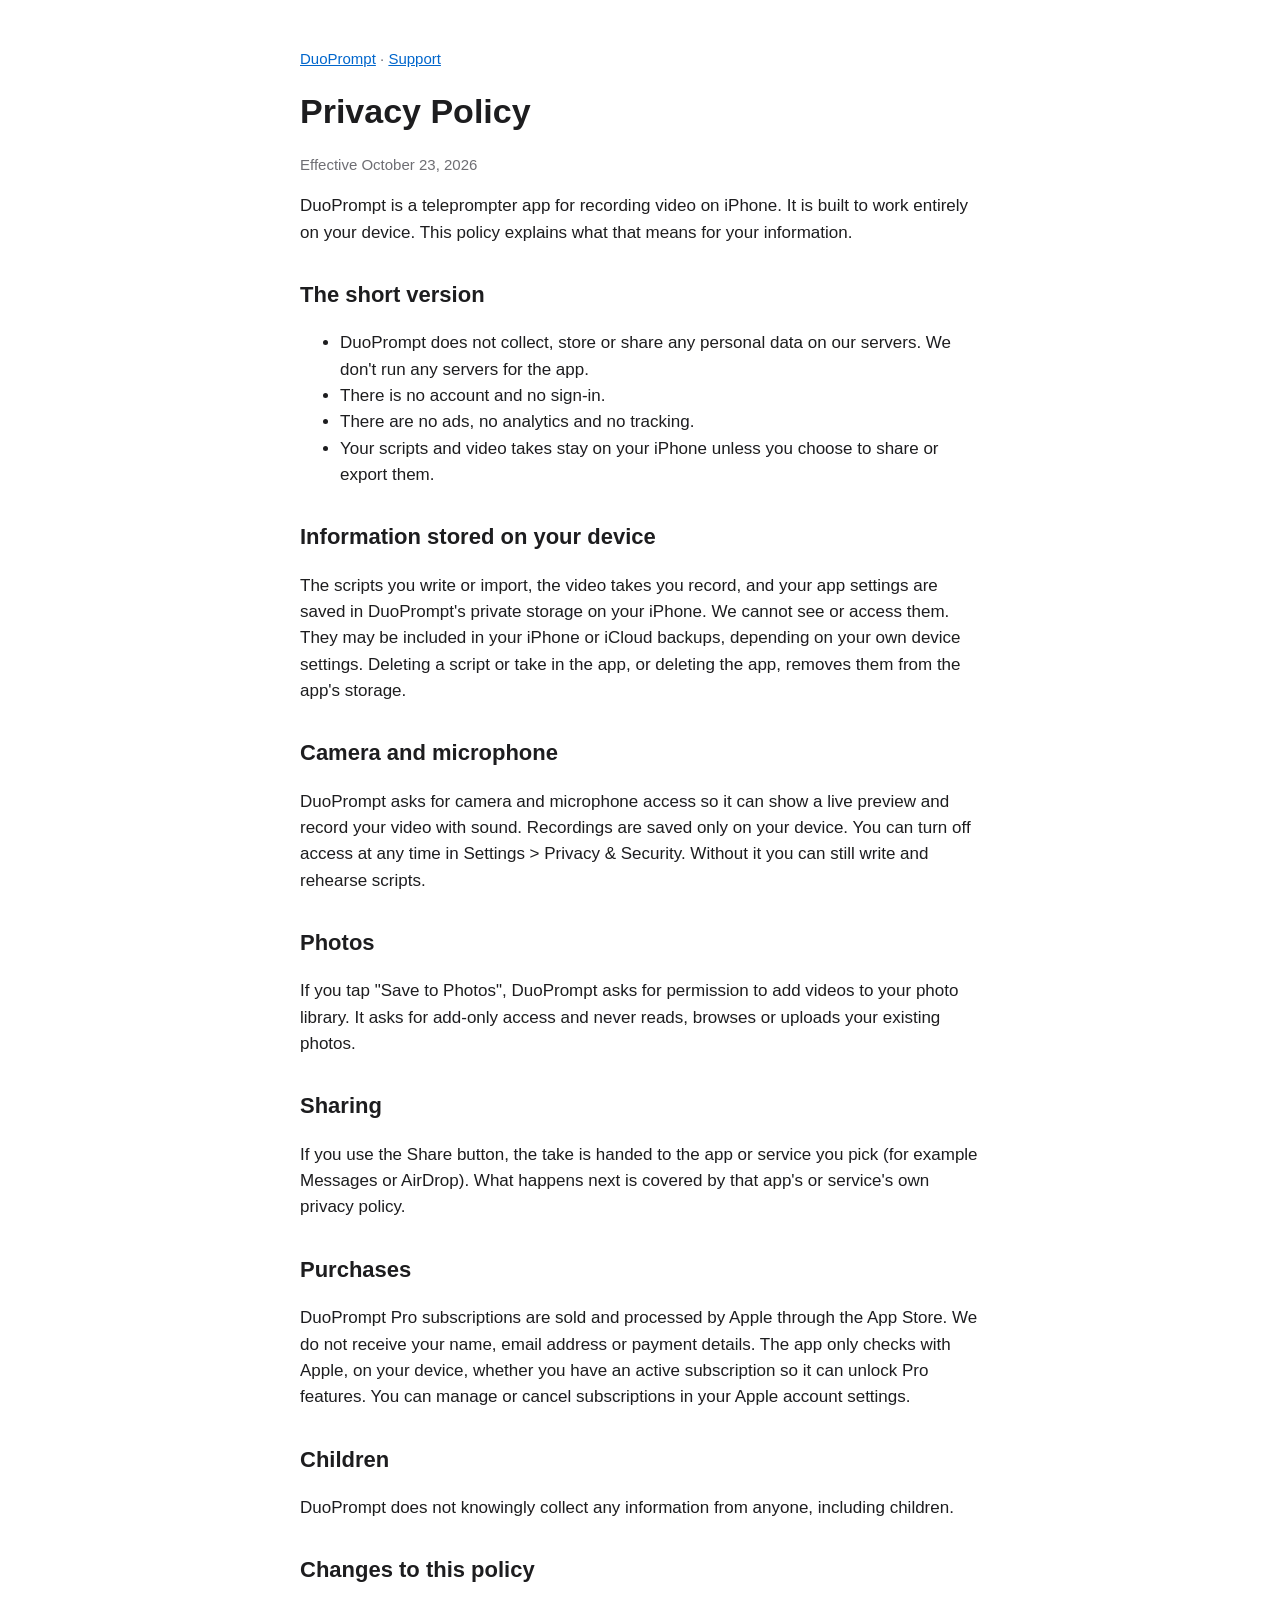
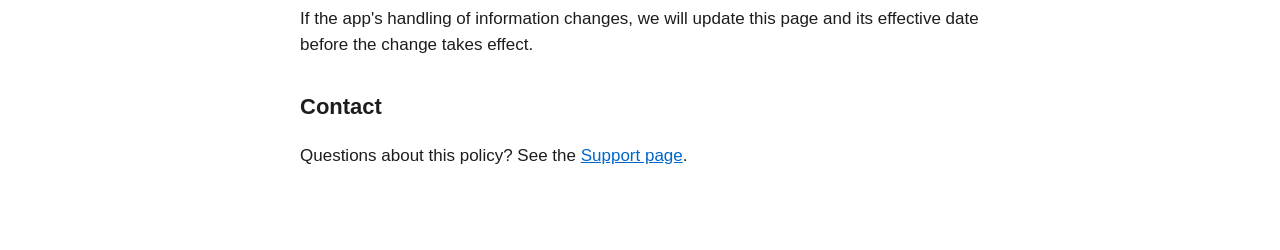
==== privacy.html @ 7fdc3fdc "DuoPrompt privacy policy and support pages Co-Authored-By: Claude Opus 5.5 (1M context) <noreply@ant" ====
<!doctype html>
<html lang="en">
<head>
<meta charset="utf-8">
<meta name="viewport" content="width=device-width, initial-scale=1">
<title>DuoPrompt Privacy Policy</title>
<link rel="stylesheet" href="style.css">
</head>
<body>
<main>
<p class="nav"><a href="./">DuoPrompt</a> · <a href="support.html">Support</a></p>
<h1>Privacy Policy</h1>
<p class="meta">Effective October 23, 2026</p>

<p>DuoPrompt is a teleprompter app for recording video on iPhone. It is built to work entirely on your device. This policy explains what that means for your information.</p>

<h2>The short version</h2>
<ul>
  <li>DuoPrompt does not collect, store or share any personal data on our servers. We don't run any servers for the app.</li>
  <li>There is no account and no sign-in.</li>
  <li>There are no ads, no analytics and no tracking.</li>
  <li>Your scripts and video takes stay on your iPhone unless you choose to share or export them.</li>
</ul>

<h2>Information stored on your device</h2>
<p>The scripts you write or import, the video takes you record, and your app settings are saved in DuoPrompt's private storage on your iPhone. We cannot see or access them. They may be included in your iPhone or iCloud backups, depending on your own device settings. Deleting a script or take in the app, or deleting the app, removes them from the app's storage.</p>

<h2>Camera and microphone</h2>
<p>DuoPrompt asks for camera and microphone access so it can show a live preview and record your video with sound. Recordings are saved only on your device. You can turn off access at any time in Settings &gt; Privacy &amp; Security. Without it you can still write and rehearse scripts.</p>

<h2>Photos</h2>
<p>If you tap "Save to Photos", DuoPrompt asks for permission to add videos to your photo library. It asks for add-only access and never reads, browses or uploads your existing photos.</p>

<h2>Sharing</h2>
<p>If you use the Share button, the take is handed to the app or service you pick (for example Messages or AirDrop). What happens next is covered by that app's or service's own privacy policy.</p>

<h2>Purchases</h2>
<p>DuoPrompt Pro subscriptions are sold and processed by Apple through the App Store. We do not receive your name, email address or payment details. The app only checks with Apple, on your device, whether you have an active subscription so it can unlock Pro features. You can manage or cancel subscriptions in your Apple account settings.</p>

<h2>Children</h2>
<p>DuoPrompt does not knowingly collect any information from anyone, including children.</p>

<h2>Changes to this policy</h2>
<p>If the app's handling of information changes, we will update this page and its effective date before the change takes effect.</p>

<h2>Contact</h2>
<p>Questions about this policy? See the <a href="support.html">Support page</a>.</p>
</main>
</body>
</html>
---- style.css ----
:root { --bg: #ffffff; --fg: #1d1d1f; --muted: #6e6e73; --link: #0066cc; }
@media (prefers-color-scheme: dark) {
  :root { --bg: #000000; --fg: #f5f5f7; --muted: #a1a1a6; --link: #2997ff; }
}
body { margin: 0; background: var(--bg); color: var(--fg);
  font: 17px/1.55 -apple-system, BlinkMacSystemFont, "Helvetica Neue", Arial, sans-serif; }
main { max-width: 680px; margin: 0 auto; padding: 32px 16px 64px; }
h1 { font-size: 34px; margin: 8px 0 4px; }
h2 { font-size: 22px; margin-top: 32px; }
h3 { font-size: 18px; margin: 24px 0 4px; }
a { color: var(--link); }
.meta, .nav { color: var(--muted); font-size: 15px; }
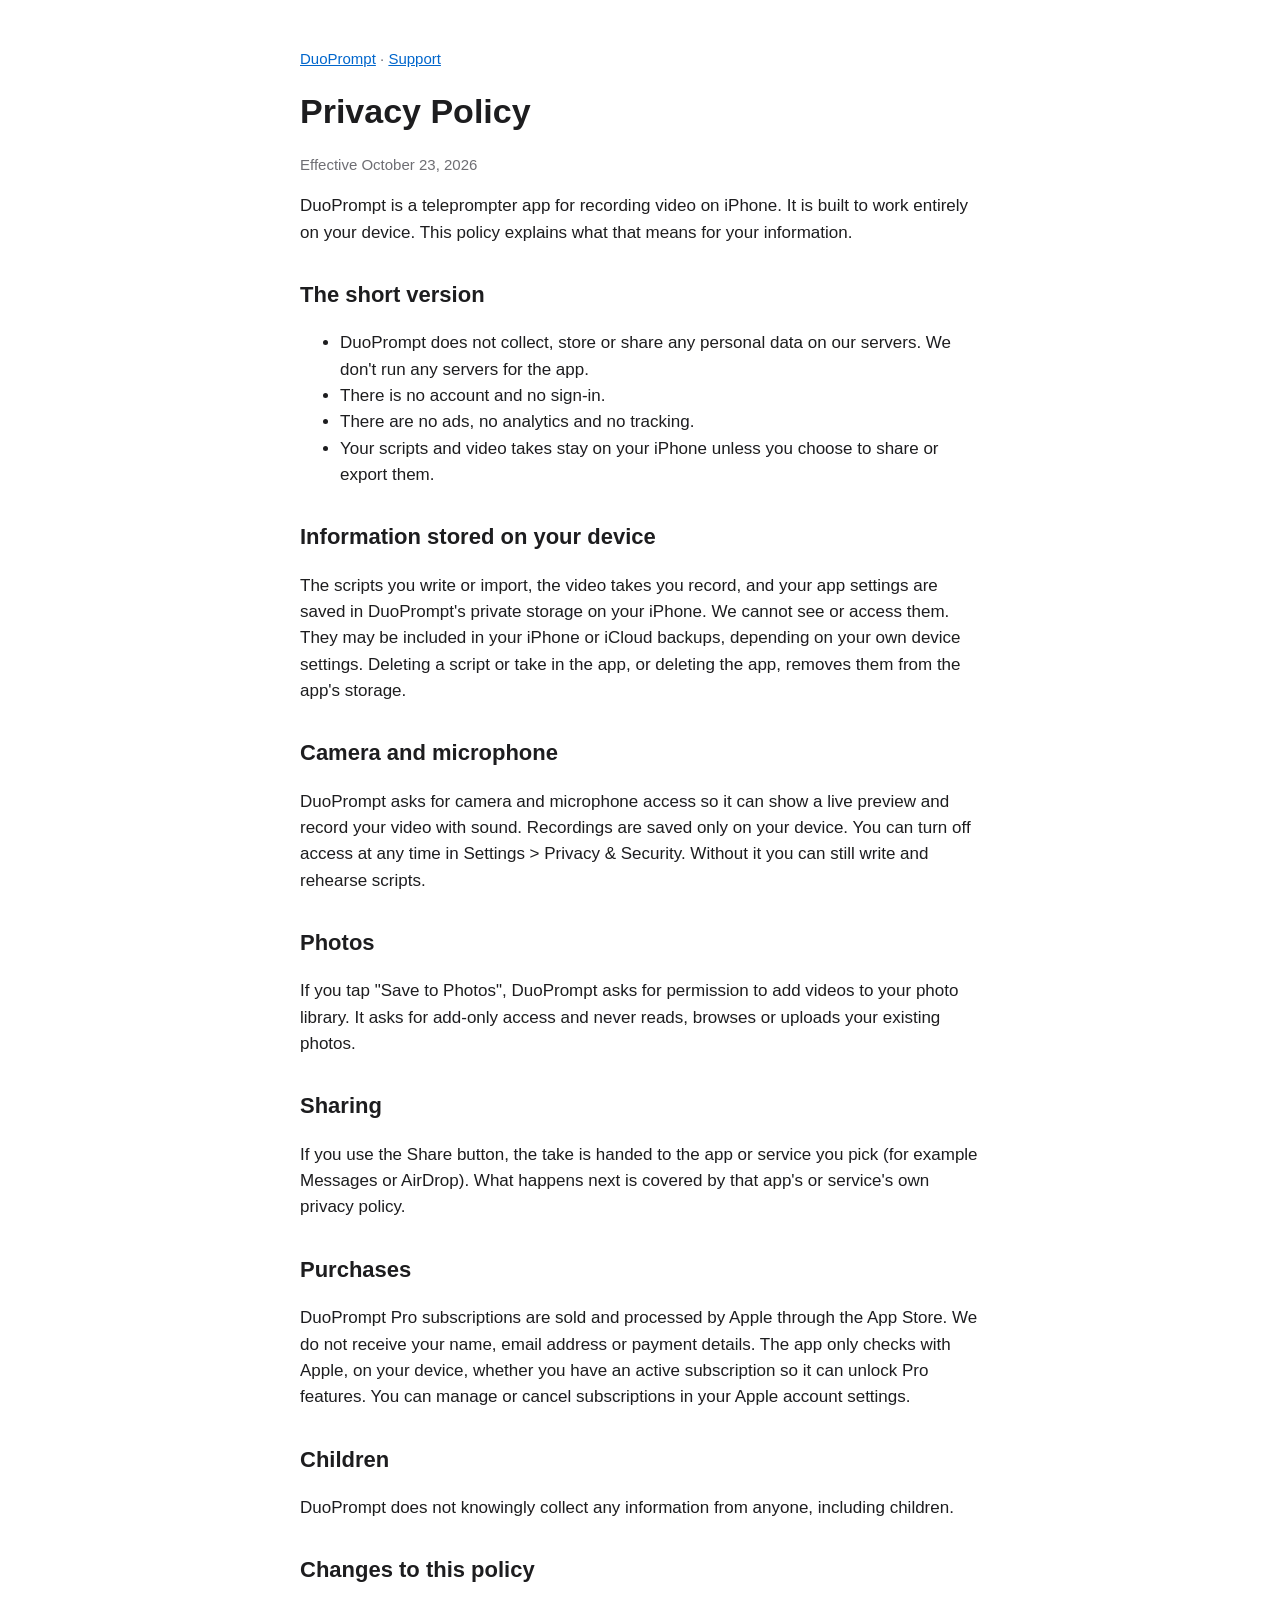
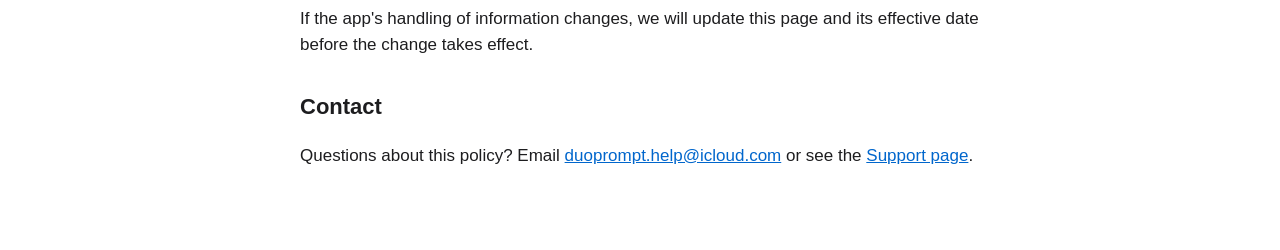
==== commit b07cb498: "Add support email duoprompt.help@icloud.com Co-Authored-By: Claude Opus 5.5 (1M context) <noreply@an" ====
--- a/privacy.html
+++ b/privacy.html
@@ -44,7 +44,7 @@
 <p>If the app's handling of information changes, we will update this page and its effective date before the change takes effect.</p>
 
 <h2>Contact</h2>
-<p>Questions about this policy? See the <a href="support.html">Support page</a>.</p>
+<p>Questions about this policy? Email <a href="mailto:duoprompt.help@icloud.com">duoprompt.help@icloud.com</a> or see the <a href="support.html">Support page</a>.</p>
 </main>
 </body>
 </html>
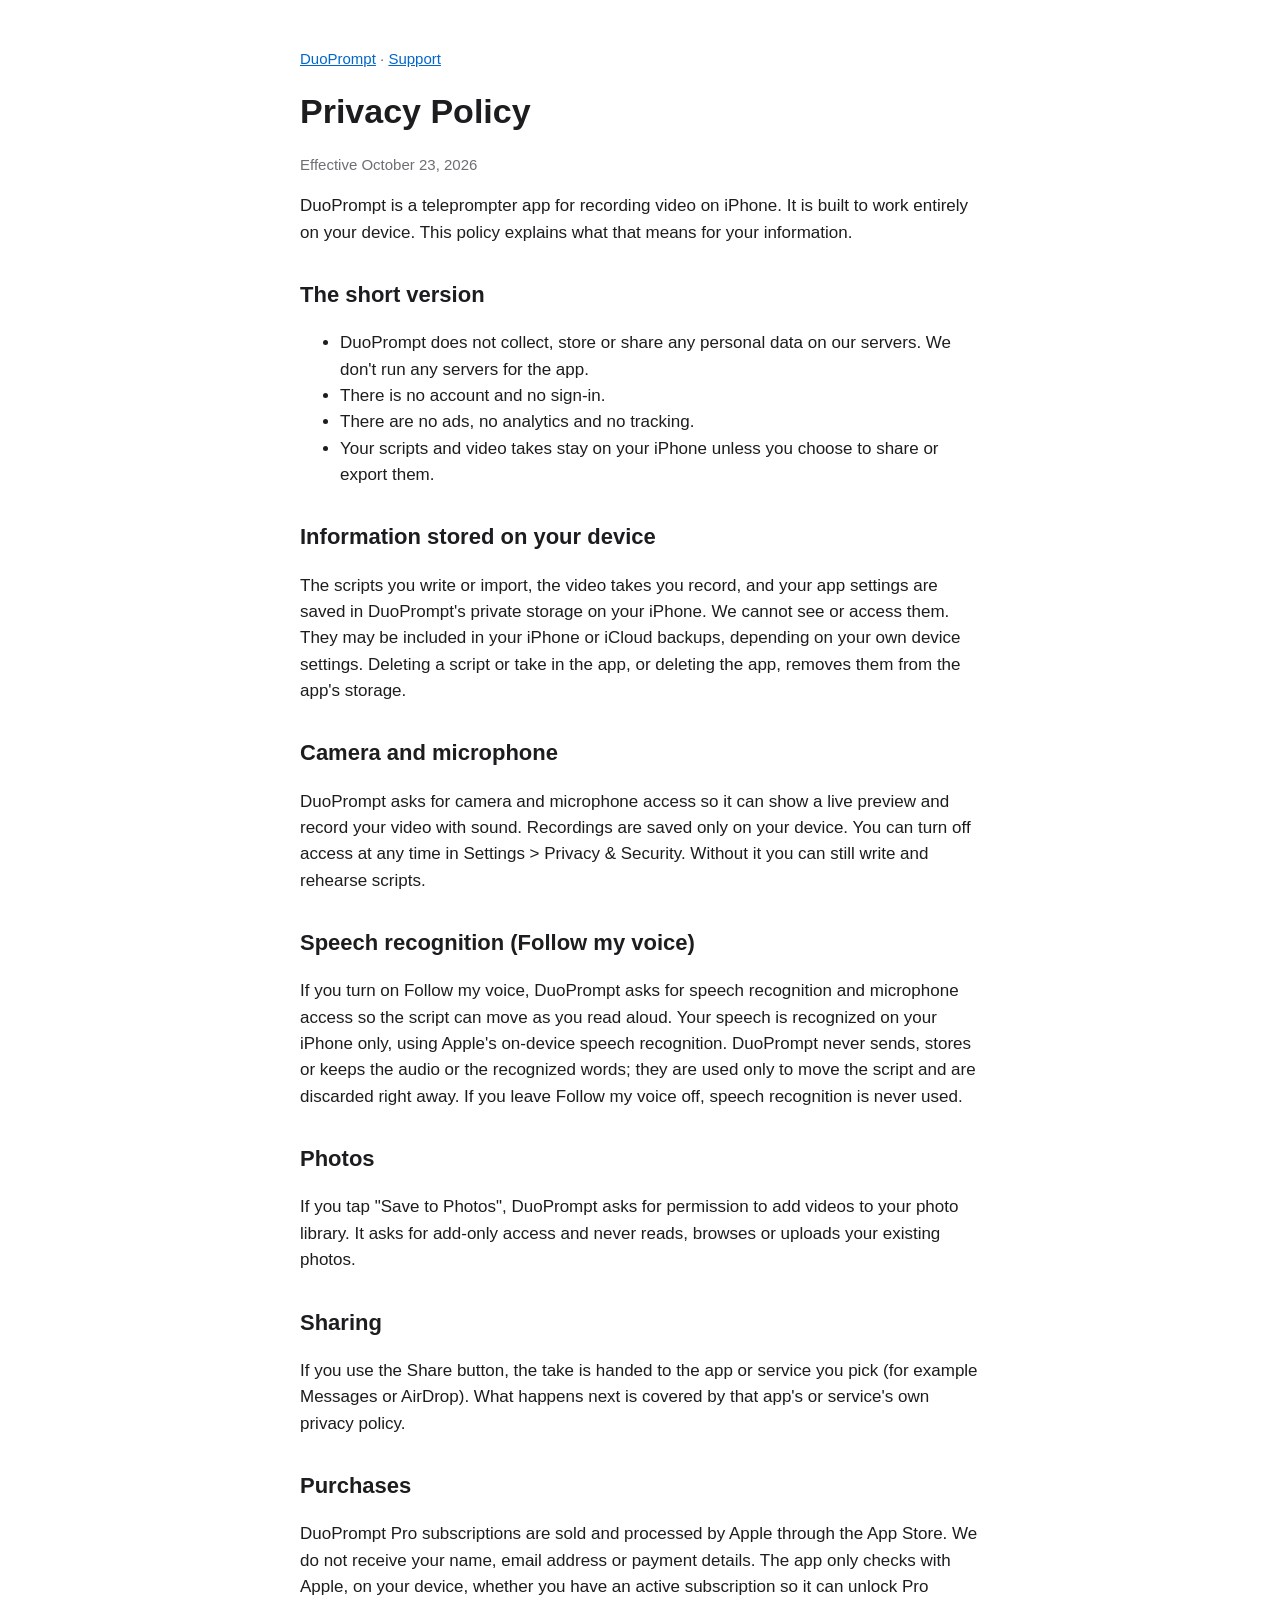
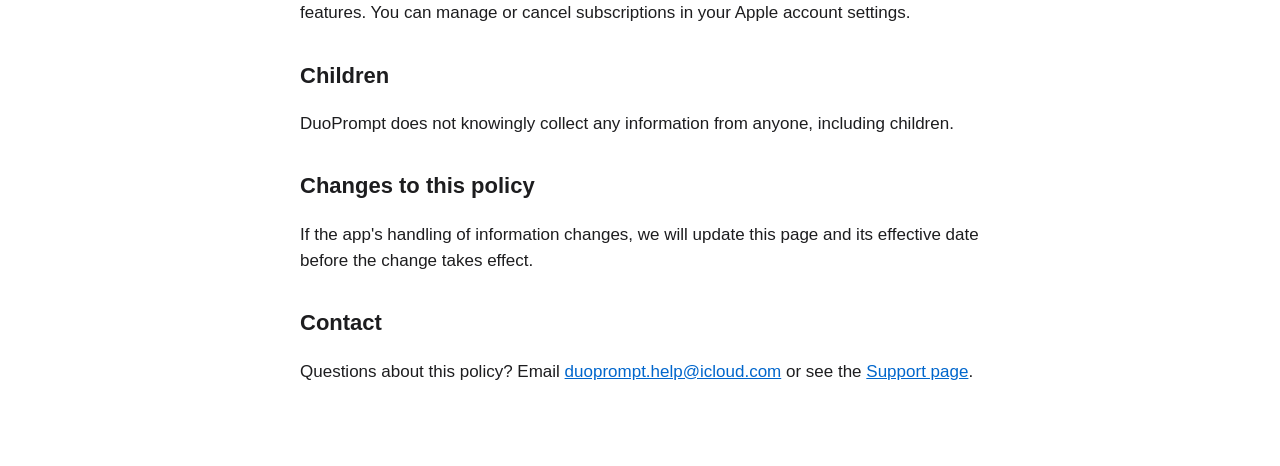
==== commit 77df1a7d: "Privacy: on-device speech recognition for Follow my voice Co-Authored-By: Claude Opus 5.5 (1M contex" ====
--- a/privacy.html
+++ b/privacy.html
@@ -28,6 +28,9 @@
 <h2>Camera and microphone</h2>
 <p>DuoPrompt asks for camera and microphone access so it can show a live preview and record your video with sound. Recordings are saved only on your device. You can turn off access at any time in Settings &gt; Privacy &amp; Security. Without it you can still write and rehearse scripts.</p>
 
+<h2>Speech recognition (Follow my voice)</h2>
+<p>If you turn on Follow my voice, DuoPrompt asks for speech recognition and microphone access so the script can move as you read aloud. Your speech is recognized on your iPhone only, using Apple's on-device speech recognition. DuoPrompt never sends, stores or keeps the audio or the recognized words; they are used only to move the script and are discarded right away. If you leave Follow my voice off, speech recognition is never used.</p>
+
 <h2>Photos</h2>
 <p>If you tap "Save to Photos", DuoPrompt asks for permission to add videos to your photo library. It asks for add-only access and never reads, browses or uploads your existing photos.</p>
 
